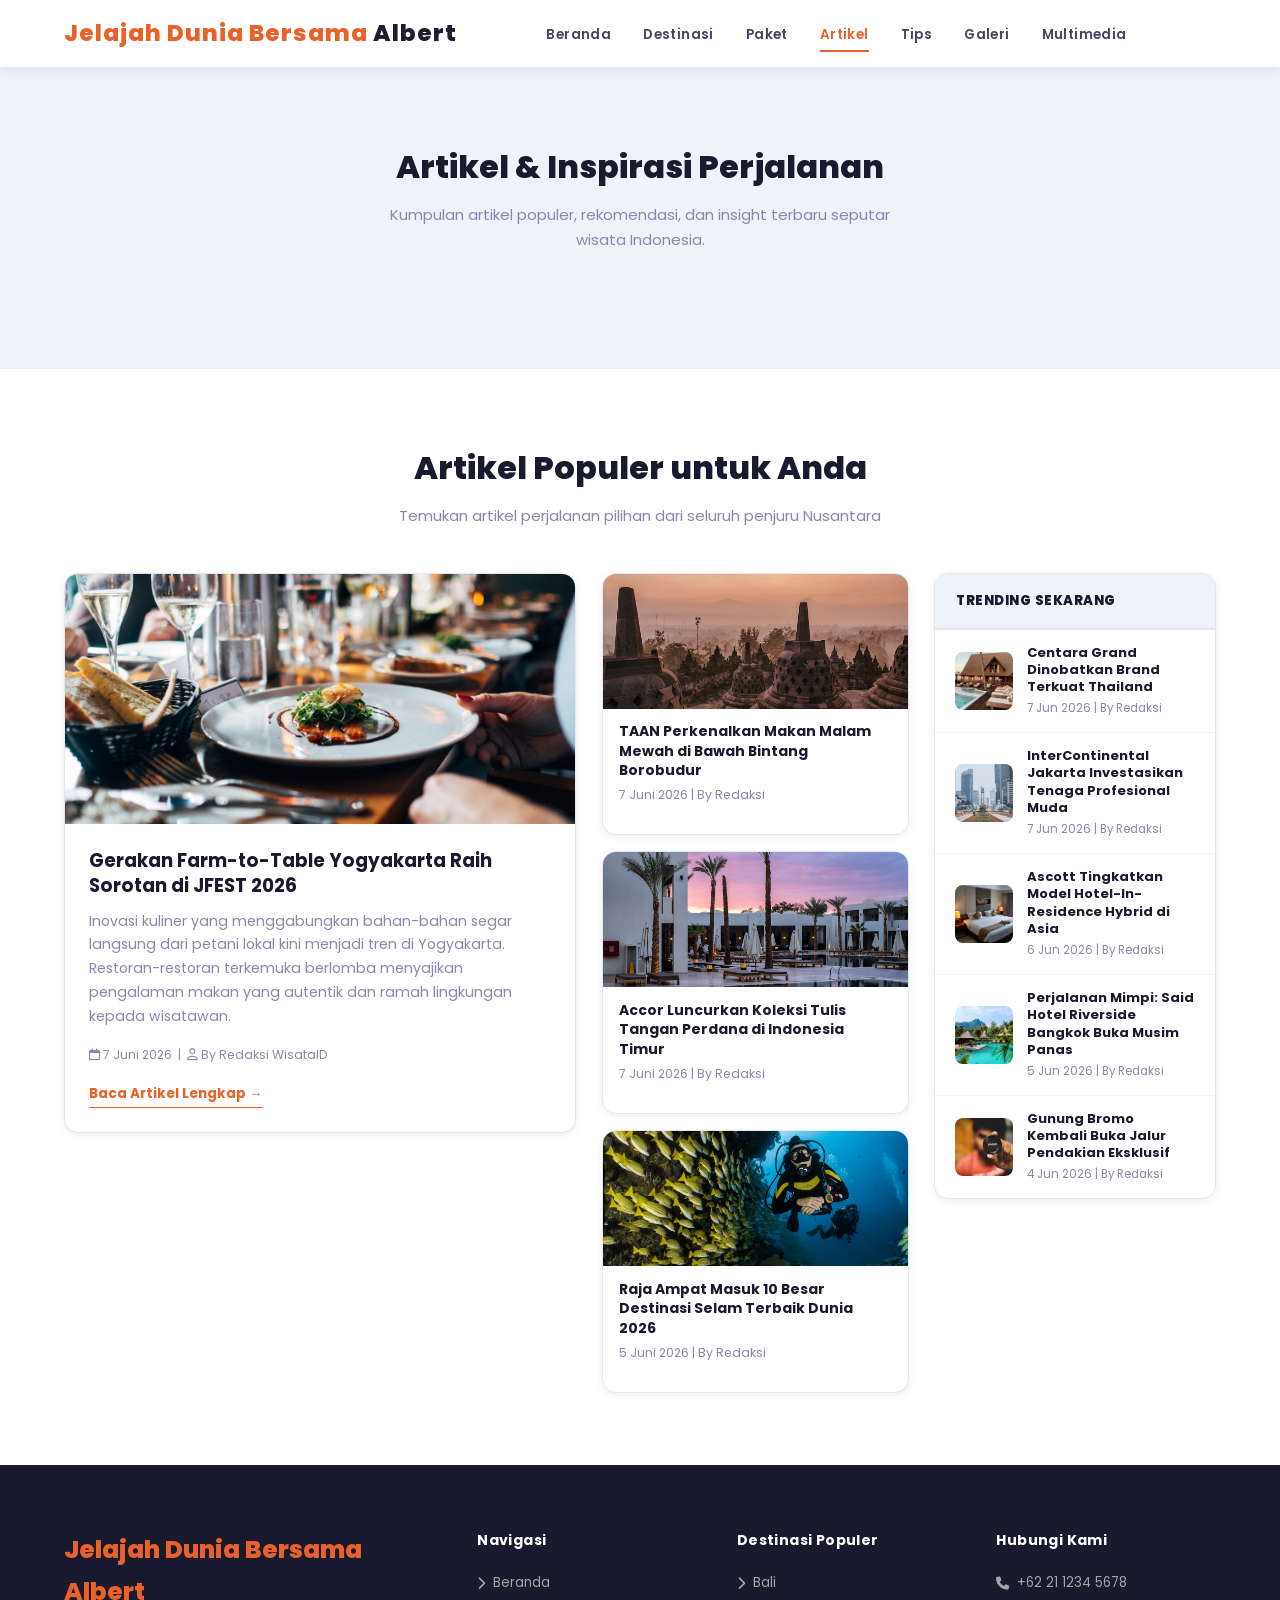
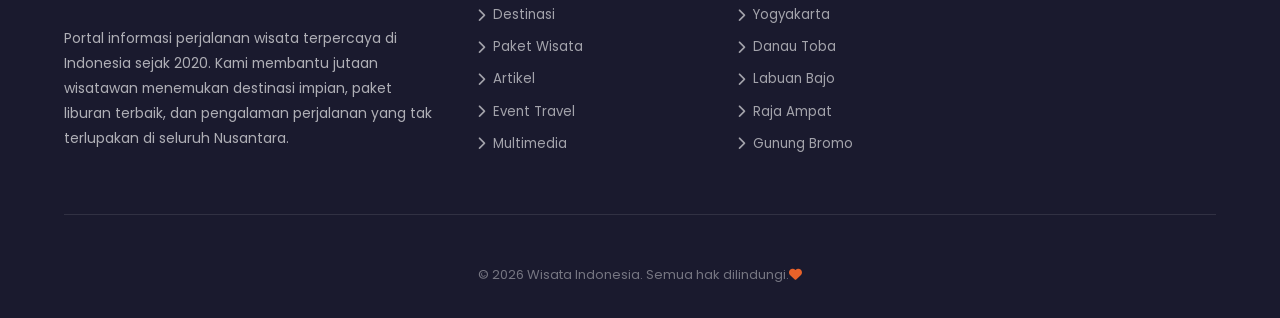
==== artikel.html @ 33006d1f "Initial commit" ====
<!DOCTYPE html>
<html lang="id">

<head>
    <meta charset="UTF-8">
    <meta name="viewport" content="width=device-width, initial-scale=1.0">
    <title>Jelajah Dunia Bersama Albert</title>
    <link rel="stylesheet" href="style.css">
    <link href="https://fonts.googleapis.com/css2?family=Poppins:wght@300;400;500;600;700;800&display=swap"
        rel="stylesheet">
    <link rel="stylesheet" href="https://cdnjs.cloudflare.com/ajax/libs/font-awesome/6.5.0/css/all.min.css">
</head>

<body>



    <nav class="navbar">
        <div class="navbar__logo">Jelajah Dunia Bersama <span>Albert</span></div>

        <ul class="navbar__links">
            <li><a href="M6Task1.html">Beranda</a></li>
            <li><a href="destinasi.html">Destinasi</a></li>
            <li><a href="paket.html">Paket</a></li>
            <li><a href="artikel.html" class="active">Artikel</a></li>
            <li><a href="tips.html">Tips</a></li>
            <li><a href="galeri.html">Galeri</a></li>
            <li><a href="multimedia.html">Multimedia</a></li>
        </ul>
    </nav>

    <section class="section section--alt">
        <div class="section__header">
            <h2>Artikel & Inspirasi Perjalanan</h2>
            <p>Kumpulan artikel populer, rekomendasi, dan insight terbaru seputar wisata Indonesia.</p>
        </div>
    </section>

    <section class="section section--card" id="articles">
        <div class="section__header">
            <h2>Artikel Populer untuk Anda</h2>
            <p>Temukan artikel perjalanan pilihan dari seluruh penjuru Nusantara</p>
        </div>

        <div class="articles-layout">

            <div class="article-featured">
                <img src="assets/article-1.jpg" alt="Gerakan Farm to Table Yogyakarta">
                <div class="article-featured__body">
                    <h3>Gerakan Farm-to-Table Yogyakarta Raih Sorotan di JFEST 2026</h3>
                    <p>
                        Inovasi kuliner yang menggabungkan bahan-bahan segar langsung dari petani lokal
                        kini menjadi tren di Yogyakarta. Restoran-restoran terkemuka berlomba menyajikan
                        pengalaman makan yang autentik dan ramah lingkungan kepada wisatawan.
                    </p>
                    <div class="article-meta">
                        <i class="fa-regular fa-calendar"></i> 7 Juni 2026 &nbsp;|&nbsp;
                        <i class="fa-regular fa-user"></i> By Redaksi WisataID
                    </div>
                    <a href="#" class="article-read">Baca Artikel Lengkap &rarr;</a>
                </div>
            </div>


            <div class="article-small-list">

                <div class="article-small">
                    <img src="assets/borobudur.jpg" alt="Makan malam Borobudur">
                    <div class="article-small__body">
                        <h4>TAAN Perkenalkan Makan Malam Mewah di Bawah Bintang Borobudur</h4>
                        <div class="article-meta">7 Juni 2026 | By Redaksi</div>
                    </div>
                </div>

                <div class="article-small">
                    <img src="assets/article-2.jpg" alt="Accor Hotel Indonesia">
                    <div class="article-small__body">
                        <h4>Accor Luncurkan Koleksi Tulis Tangan Perdana di Indonesia Timur</h4>
                        <div class="article-meta">7 Juni 2026 | By Redaksi</div>
                    </div>
                </div>

                <div class="article-small">
                    <img src="assets/raja-ampat.jpg" alt="Raja Ampat Diving">
                    <div class="article-small__body">
                        <h4>Raja Ampat Masuk 10 Besar Destinasi Selam Terbaik Dunia 2026</h4>
                        <div class="article-meta">5 Juni 2026 | By Redaksi</div>
                    </div>
                </div>
            </div>


            <div class="trending">
                <div class="trending__header">TRENDING SEKARANG</div>

                <div class="trending-item">
                    <img src="assets/trending-1.jpg" alt="Centara Grand">
                    <div class="trending-item__text">
                        <h4>Centara Grand Dinobatkan Brand Terkuat Thailand</h4>
                        <p>7 Jun 2026 | By Redaksi</p>
                    </div>
                </div>

                <div class="trending-item">
                    <img src="assets/jakarta.jpg" alt="InterContinental Jakarta">
                    <div class="trending-item__text">
                        <h4>InterContinental Jakarta Investasikan Tenaga Profesional Muda</h4>
                        <p>7 Jun 2026 | By Redaksi</p>
                    </div>
                </div>
                <div class="trending-item">
                    <img src="assets/trending-3.jpg" alt="Ascott Hotel">
                    <div class="trending-item__text">
                        <h4>Ascott Tingkatkan Model Hotel-In-Residence Hybrid di Asia</h4>
                        <p>6 Jun 2026 | By Redaksi</p>
                    </div>
                </div>
                <div class="trending-item">
                    <img src="assets/trending-4.jpg" alt="Journey of Dreams">
                    <div class="trending-item__text">
                        <h4>Perjalanan Mimpi: Said Hotel Riverside Bangkok Buka Musim Panas</h4>
                        <p>5 Jun 2026 | By Redaksi</p>
                    </div>
                </div>

                <div class="trending-item">
                    <img src="assets/bromo.jpg" alt="Gunung Bromo">
                    <div class="trending-item__text">
                        <h4>Gunung Bromo Kembali Buka Jalur Pendakian Eksklusif</h4>
                        <p>4 Jun 2026 | By Redaksi</p>
                    </div>
                </div>
            </div>
        </div>
    </section>



    <footer class="footer">
        <div class="footer__grid">
            <div class="footer__brand">
                <h3>Jelajah Dunia Bersama Albert</h3>
                <p>
                    Portal informasi perjalanan wisata terpercaya di Indonesia sejak 2020.
                    Kami membantu jutaan wisatawan menemukan destinasi impian, paket liburan
                    terbaik, dan pengalaman perjalanan yang tak terlupakan di seluruh Nusantara.
                </p>
            </div>

            <div class="footer__col">
                <h4>Navigasi</h4>
                <ul>
                    <li><a href="#hero"><i class="fa-solid fa-chevron-right"></i> Beranda</a></li>
                    <li><a href="#explore"><i class="fa-solid fa-chevron-right"></i> Destinasi</a></li>
                    <li><a href="#packages"><i class="fa-solid fa-chevron-right"></i> Paket Wisata</a></li>
                    <li><a href="#articles"><i class="fa-solid fa-chevron-right"></i> Artikel</a></li>
                    <li><a href="#events"><i class="fa-solid fa-chevron-right"></i> Event Travel</a></li>
                    <li><a href="#multimedia"><i class="fa-solid fa-chevron-right"></i> Multimedia</a></li>
                </ul>
            </div>

            <div class="footer__col">
                <h4>Destinasi Populer</h4>
                <ul>
                    <li><a href="#"><i class="fa-solid fa-chevron-right"></i> Bali</a></li>
                    <li><a href="#"><i class="fa-solid fa-chevron-right"></i> Yogyakarta</a></li>
                    <li><a href="#"><i class="fa-solid fa-chevron-right"></i> Danau Toba</a></li>
                    <li><a href="#"><i class="fa-solid fa-chevron-right"></i> Labuan Bajo</a></li>
                    <li><a href="#"><i class="fa-solid fa-chevron-right"></i> Raja Ampat</a></li>
                    <li><a href="#"><i class="fa-solid fa-chevron-right"></i> Gunung Bromo</a></li>
                </ul>
            </div>

            <div class="footer__col">
                <h4>Hubungi Kami</h4>
                <ul>
                    <li><a href="#"><i class="fa-solid fa-phone"></i> +62 21 1234 5678</a></li>
                </ul>
            </div>
        </div>

        <div class="footer__bottom">
            <p>&copy; 2026 Wisata Indonesia. Semua hak dilindungi.<i class="fa-solid fa-heart"
                    style="color:var(--primary)"></i></p>
        </div>
    </footer>

</body>

</html>
---- style.css ----
:root {
    --primary:        #e8622a;
    --primary-dark:   #c4511f;
    --primary-light:  #fff1eb;
    --primary-glow:   rgba(232,98,42,.25);

    --bg:             #f4f7fc;
    --bg-white:       #ffffff;
    --bg-card:        #ffffff;
    --bg-muted:       #eef2f9;
    --bg-input:       #ffffff;

    --text:           #1e1e2e;
    --text-soft:      #444466;
    --text-muted:     #8888aa;

    --dark:           #1a1a2e;
    --border:         #e2e8f0;
    --border-soft:    #f0f3f8;

    --nav-bg:         rgba(255,255,255,.96);
    --nav-shadow:     0 2px 12px rgba(0,0,0,.08);

    --shadow-sm:      0 2px 8px rgba(0,0,0,.07);
    --shadow-md:      0 6px 24px rgba(0,0,0,.11);
    --shadow-lg:      0 14px 44px rgba(0,0,0,.14);
    --shadow-xl:      0 24px 64px rgba(0,0,0,.18);

    --radius-sm:      8px;
    --radius-md:      14px;
    --radius-lg:      22px;
    --radius-full:    999px;
    --transition:     .26s ease;
    --font-main:      'Poppins', Arial, sans-serif;  

    --star:           #f4a820;
    --green:          #22c55e;
    --badge-bg:       rgba(232,98,42,.12);
}


*, *::before, *::after {
    box-sizing: border-box;
    margin: 0;                              
    padding: 0;                             
}

html { scroll-behavior: smooth; }

body {
    font-family: var(--font-main);          
    font-size: 15px;                        
    font-weight: 400;                       
    color: var(--text);                     
    background-color: var(--bg);            
    line-height: 1.7;
    overflow-x: hidden;
}

a { text-decoration: none; color: inherit; transition: color var(--transition); }
ul { list-style: none; }
img { display: block; max-width: 100%; height: auto; object-fit: cover; }


::-webkit-scrollbar { width: 7px; }
::-webkit-scrollbar-track { background: var(--bg); }
::-webkit-scrollbar-thumb {
    background-color: var(--primary);      
    border-radius: var(--radius-full);
}


.navbar {
    position: sticky;
    top: 0;
    z-index: 1000;
    background-color: var(--nav-bg);        
    backdrop-filter: blur(14px);
    -webkit-backdrop-filter: blur(14px);
    border-bottom: 1px solid var(--border); 
    padding: 0 5%;                          
    display: flex;
    align-items: center;
    justify-content: space-between;
    height: 68px;
    box-shadow: var(--nav-shadow);
}

.navbar__logo {
    font-size: 1.45rem;                     
    font-weight: 800;                       
    color: var(--primary);                  
    letter-spacing: 1px;
    flex-shrink: 0;
}

.navbar__logo span {
    color: var(--text);                     
}

.navbar__links {
    display: flex;
    gap: 2rem;
    flex: 1;
    justify-content: center;
}

.navbar__links a {
    font-size: .84rem;                      
    font-weight: 600;                       
    color: var(--text-soft);               
    letter-spacing: .4px;
    padding: 6px 0;                         
    border-bottom: 2px solid transparent;   
    transition: color var(--transition), border-color var(--transition);
}

.navbar__links a:hover,
.navbar__links a.active {
    color: var(--primary);
    border-bottom-color: var(--primary);
}


.btn {
    display: inline-flex;
    align-items: center;
    gap: .45rem;
    padding: .55rem 1.35rem;                
    border-radius: var(--radius-full);
    font-family: var(--font-main);          
    font-size: .84rem;                      
    font-weight: 600;                       
    cursor: pointer;
    border: 2px solid transparent;          
    transition: background-color var(--transition), color var(--transition),
                transform var(--transition), box-shadow var(--transition);
}

.btn--primary {
    background-color: var(--primary);       
    color: #fff;                            
    box-shadow: 0 4px 16px var(--primary-glow);
}

.btn--primary:hover {
    background-color: var(--primary-dark);  
    transform: translateY(-2px);
    box-shadow: 0 8px 24px var(--primary-glow);
}

.btn--ghost {
    background-color: var(--bg-muted);      
    color: var(--text);                     
    border-color: var(--border);            
}

.btn--ghost:hover { background-color: var(--border); }

.btn--lg {
    padding: .8rem 2.2rem;                  
    font-size: 1rem;                        
}


.hero {
    display: flex;
    align-items: center;
    gap: 3.5rem;
    padding: 80px 5% 70px;                  
    background-color: var(--bg);            
    min-height: 100vh;
    position: relative;
}

.hero::before {
    content: '';
    position: absolute;
    inset: 0;
    background-image: radial-gradient(circle at 70% 30%, var(--primary-glow) 0%, transparent 60%);
    pointer-events: none;
}

.hero__text {
    flex: 1;
    max-width: 500px;
    position: relative;
    z-index: 1;
}

.hero__tag {
    display: inline-flex;
    align-items: center;
    gap: .45rem;
    background-color: var(--primary-light); 
    color: var(--primary);                  
    font-size: .78rem;                      
    font-weight: 700;                       
    padding: .35rem 1rem;                   
    border-radius: var(--radius-full);
    margin-bottom: 1.5rem;                  
    border: 1px solid var(--primary-glow);  
    letter-spacing: .5px;
}

.hero__title {
    font-size: 3rem;                        
    font-weight: 800;                       
    color: var(--dark);                     
    line-height: 1.18;
    margin-bottom: 1.1rem;                  
}

.hero__title .accent { color: var(--primary); }

.hero__desc {
    color: var(--text-muted);              
    font-size: .95rem;                     
    margin-bottom: 1.4rem;                 
    max-width: 420px;
    line-height: 1.8;
}

.hero__question {
    font-size: .88rem;                     
    font-weight: 600;                      
    color: var(--text-soft);              
    margin-bottom: .65rem;                
}

.hero__search {
    display: flex;
    align-items: center;
    background-color: var(--bg-input);    
    border: 1.5px solid var(--border);    
    border-radius: var(--radius-full);
    padding: .4rem .4rem .4rem 1.3rem;   
    margin-bottom: 1.8rem;               
    box-shadow: var(--shadow-sm);
    max-width: 440px;
    transition: border-color var(--transition), box-shadow var(--transition);
}

.hero__search:focus-within {
    border-color: var(--primary);
    box-shadow: 0 0 0 4px var(--primary-glow);
}

.hero__search input {
    flex: 1;
    border: none;                          
    outline: none;
    font-family: var(--font-main);         
    font-size: .9rem;                      
    color: var(--text);                    
    background-color: transparent;         
    padding: .3rem 0;                      
}

.hero__search input::placeholder { color: var(--text-muted); }

.hero__search button {
    background-color: var(--primary);     
    color: #fff;                          
    border: none;                         
    border-radius: var(--radius-full);
    padding: .65rem 1.2rem;               
    cursor: pointer;
    font-size: 1rem;                      
    transition: background-color var(--transition);
    flex-shrink: 0;
}

.hero__search button:hover { background-color: var(--primary-dark); }

.hero__cta-row {
    display: flex;
    gap: 1rem;
    align-items: center;
    flex-wrap: wrap;
}

.hero__play {
    display: flex;
    align-items: center;
    gap: .6rem;
    font-size: .88rem;                    
    font-weight: 600;                     
    color: var(--text-soft);             
    cursor: pointer;
    transition: color var(--transition);
}

.hero__play:hover { color: var(--primary); }

.play-btn {
    width: 42px;
    height: 42px;
    border-radius: var(--radius-full);
    background-color: var(--primary);    
    color: #fff;                         
    display: flex;
    align-items: center;
    justify-content: center;
    font-size: .9rem;                    
    box-shadow: 0 4px 14px var(--primary-glow);
    flex-shrink: 0;
    transition: transform var(--transition);
}

.hero__play:hover .play-btn { transform: scale(1.1); }


.hero__cards {
    flex: 1.1;
    display: grid;
    grid-template-columns: 1fr 1fr;
    grid-template-rows: auto auto;
    gap: 1rem;
    position: relative;
    z-index: 1;
    align-self: stretch;
    align-items: start;
    align-content: start;
}

.dest-card {
    position: relative;
    border-radius: var(--radius-md);
    overflow: hidden;
    min-height: 210px;
    box-shadow: var(--shadow-md);
    cursor: pointer;
    transition: transform var(--transition), box-shadow var(--transition);
}

.dest-card--tall { min-height: 280px; }

.dest-card:hover { transform: translateY(-5px); box-shadow: var(--shadow-lg); }

.dest-card img {
    position: absolute;
    inset: 0;
    width: 100%;
    height: 100%;
    object-fit: cover;
    object-position: center;
}

.dest-card__overlay {
    position: absolute;
    inset: 0;
    background: linear-gradient(to top, rgba(0,0,0,.72) 0%, rgba(0,0,0,.1) 55%, transparent 100%);
}

.dest-card__info {
    position: absolute;
    bottom: 0;
    left: 0;
    right: 0;
    padding: 1rem;                         
    color: #fff;                           
}

.dest-card__info h3 {
    font-size: .95rem;                     
    font-weight: 700;                      
    margin-bottom: .15rem;                
}

.dest-card__info p { font-size: .72rem; opacity: .85; }

.dest-card__badge {
    position: absolute;
    top: .75rem;
    left: .75rem;
    background-color: var(--primary);     
    color: #fff;                          
    font-size: .68rem;                    
    font-weight: 700;                     
    padding: .22rem .65rem;               
    border-radius: var(--radius-full);
}

.dest-card__price {
    position: absolute;
    bottom: .85rem;
    right: .85rem;
    background-color: rgba(0,0,0,.55);   
    color: #fff;                         
    font-size: .84rem;                   
    font-weight: 700;                    
    padding: .22rem .7rem;               
    border-radius: var(--radius-sm);
}


.stats-bar {
    background-color: var(--bg-card);    
    border-top: 1px solid var(--border); 
    border-bottom: 1px solid var(--border);
    padding: 2rem 5%;                    
    display: flex;
    justify-content: center;
    gap: 5rem;
    flex-wrap: wrap;
}

.stat-item { text-align: center; }

.stat-item__number {
    font-size: 2.2rem;                   
    font-weight: 800;                    
    color: var(--primary);              
    display: block;
    line-height: 1.1;
}

.stat-item__label {
    font-size: .82rem;                  
    font-weight: 500;                   
    color: var(--text-muted);          
    margin-top: .3rem;                 
}


.section {
    padding: 72px 5%;                   
}

.section--alt {
    background-color: var(--bg-muted); 
}

.section--card {
    background-color: var(--bg-card);  
}

.section__header {
    text-align: center;
    margin-bottom: 2.8rem;             
}

.section__header h2 {
    font-size: 2rem;                   
    font-weight: 800;                  
    color: var(--dark);               
    margin-bottom: .45rem;            
}

.section__header p {
    color: var(--text-muted);        
    font-size: .93rem;               
    max-width: 520px;
    margin: 0 auto;                  
}


.articles-layout {
    display: grid;
    grid-template-columns: 2fr 1.2fr 1.1fr;
    gap: 1.6rem;
    align-items: start;
}

.article-featured {
    background-color: var(--bg-card);  
    border-radius: var(--radius-md);
    overflow: hidden;
    border: 1px solid var(--border);   
    box-shadow: var(--shadow-sm);
    transition: box-shadow var(--transition);
}

.article-featured:hover { box-shadow: var(--shadow-md); }

.article-featured img { width: 100%; height: 250px; object-fit: cover; }

.article-featured__body { padding: 1.5rem; }   

.article-featured__body h3 {
    font-size: 1.15rem;                
    font-weight: 700;                  
    color: var(--dark);               
    margin-bottom: .65rem;            
    line-height: 1.4;
}

.article-featured__body p {
    color: var(--text-muted);        
    font-size: .88rem;               
    margin-bottom: 1rem;             
}

.article-meta {
    font-size: .77rem;               
    color: var(--text-muted);       
    margin-bottom: .9rem;           
}

.article-read {
    color: var(--primary);          
    font-size: .85rem;              
    font-weight: 700;               
    border-bottom: 1.5px solid var(--primary); 
    display: inline-block;
    padding-bottom: 1px;            
    transition: color var(--transition);
}

.article-read:hover { color: var(--primary-dark); }

.article-small-list {
    display: flex;
    flex-direction: column;
    gap: 1rem;
}

.article-small {
    background-color: var(--bg-card); 
    border-radius: var(--radius-md);
    overflow: hidden;
    border: 1px solid var(--border);  
    box-shadow: var(--shadow-sm);
    transition: box-shadow var(--transition), transform var(--transition);
}

.article-small:hover { box-shadow: var(--shadow-md); transform: translateY(-2px); }

.article-small img { width: 100%; height: 135px; object-fit: cover; }

.article-small__body { padding: .85rem 1rem; }  

.article-small__body h4 {
    font-size: .87rem;               
    font-weight: 700;                
    color: var(--dark);             
    margin-bottom: .3rem;           
    line-height: 1.4;
}


.trending {
    background-color: var(--bg-card); 
    border-radius: var(--radius-md);
    border: 1px solid var(--border);  
    box-shadow: var(--shadow-sm);
    overflow: hidden;
}

.trending__header {
    padding: 1rem 1.3rem;            
    border-bottom: 2px solid var(--border); 
    font-size: .82rem;               
    font-weight: 800;                
    color: var(--dark);             
    letter-spacing: .5px;
    background-color: var(--bg-muted); 
}

.trending-item {
    display: flex;
    align-items: center;
    gap: .9rem;
    padding: .85rem 1.2rem;          
    border-bottom: 1px solid var(--border-soft); 
    transition: background-color var(--transition);
    cursor: pointer;
}

.trending-item:last-child { border-bottom: none; }
.trending-item:hover { background-color: var(--bg-muted); }

.trending-item img {
    width: 58px;
    height: 58px;
    object-fit: cover;
    border-radius: var(--radius-sm);
    flex-shrink: 0;
}

.trending-item__text h4 {
    font-size: .81rem;              
    font-weight: 700;               
    color: var(--dark);            
    margin-bottom: .2rem;          
    line-height: 1.35;
}

.trending-item__text p {
    font-size: .72rem;             
    color: var(--text-muted);     
}


.packages-grid {
    display: grid;
    grid-template-columns: repeat(3, 1fr);
    gap: 1.4rem;
}

.package-card {
    background-color: var(--bg-card); 
    border-radius: var(--radius-md);
    border: 1px solid var(--border);  
    overflow: hidden;
    box-shadow: var(--shadow-sm);
    transition: transform var(--transition), box-shadow var(--transition);
    position: relative;
}

.package-card:hover { transform: translateY(-5px); box-shadow: var(--shadow-md); }

.package-card--featured {
    border-color: var(--primary);     
    box-shadow: 0 0 0 2px var(--primary-glow), var(--shadow-md);
}

.package-card__featured-badge {
    position: absolute;
    top: 1rem;
    right: 1rem;
    background-color: var(--primary); 
    color: #fff;                      
    font-size: .68rem;                
    font-weight: 800;                 
    padding: .25rem .75rem;           
    border-radius: var(--radius-full);
    letter-spacing: .5px;
    z-index: 1;
}

.package-card img { width: 100%; height: 180px; object-fit: cover; }

.package-card__body { padding: 1.3rem; }  

.package-card__body h3 {
    font-size: 1rem;                  
    font-weight: 700;                 
    color: var(--dark);              
    margin-bottom: .5rem;            
}

.package-card__features {
    display: flex;
    flex-direction: column;
    gap: .3rem;
    margin-bottom: 1rem;             
}

.package-card__features li {
    font-size: .8rem;                
    color: var(--text-muted);       
    display: flex;
    align-items: center;
    gap: .5rem;
}

.package-card__features li i {
    color: var(--green);            
    font-size: .75rem;              
    flex-shrink: 0;
}

.package-card__footer {
    display: flex;
    align-items: center;
    justify-content: space-between;
    padding: 1rem 1.3rem;           
    border-top: 1px solid var(--border); 
}

.package-card__price-old {
    font-size: .78rem;              
    color: var(--text-muted);      
    text-decoration: line-through;
}

.package-card__price {
    font-size: 1.2rem;             
    font-weight: 800;              
    color: var(--primary);        
}

.package-card__per {
    font-size: .72rem;            
    color: var(--text-muted);    
    font-weight: 400;             
}


.explore__top {
    display: flex;
    align-items: flex-end;
    justify-content: space-between;
    margin-bottom: 1.5rem;         
    flex-wrap: wrap;
    gap: 1rem;
}

.explore__top-text p {
    font-size: .82rem;            
    color: var(--text-muted);    
    margin-bottom: .25rem;       
}

.explore__top-text h2 {
    font-size: 1.75rem;          
    font-weight: 800;            
    color: var(--dark);         
}

.explore__see-all {
    color: var(--primary);      
    font-size: .88rem;          
    font-weight: 700;           
    border-bottom: 1.5px solid var(--primary); 
    padding-bottom: 1px;        
}

.explore__see-all:hover { color: var(--primary-dark); }

.explore__filters {
    display: flex;
    gap: .65rem;
    margin-bottom: 1.8rem;      
    flex-wrap: wrap;
}

.filter-btn {
    padding: .45rem 1.4rem;     
    border-radius: var(--radius-full);
    font-family: var(--font-main); 
    font-size: .81rem;          
    font-weight: 600;           
    border: 2px solid var(--border); 
    background-color: var(--bg-card); 
    color: var(--text-soft);   
    cursor: pointer;
    transition: background-color var(--transition), color var(--transition),
                border-color var(--transition), transform var(--transition);
}

.filter-btn.active,
.filter-btn:hover {
    background-color: var(--primary); 
    color: #fff;               
    border-color: var(--primary); 
    transform: translateY(-1px);
}

.explore__grid {
    display: grid;
    grid-template-columns: repeat(4, 1fr);
    gap: 1.2rem;
}

.explore-card {
    background-color: var(--bg-card); 
    border-radius: var(--radius-md);
    overflow: hidden;
    border: 1px solid var(--border);  
    box-shadow: var(--shadow-sm);
    transition: transform var(--transition), box-shadow var(--transition);
    cursor: pointer;
}

.explore-card:hover { transform: translateY(-5px); box-shadow: var(--shadow-md); }

.explore-card__img {
    position: relative;
    height: 170px;
    overflow: hidden;
}

.explore-card__img img {
    width: 100%;
    height: 100%;
    object-fit: cover;
    transition: transform .4s ease;
}

.explore-card:hover .explore-card__img img { transform: scale(1.07); }

.explore-card__level {
    position: absolute;
    top: .7rem;
    left: .7rem;
    background-color: rgba(20,20,40,.72); 
    color: #fff;                          
    font-size: .68rem;                    
    font-weight: 700;                     
    padding: .2rem .65rem;                
    border-radius: var(--radius-full);
    backdrop-filter: blur(4px);
}

.explore-card__body { padding: 1rem; }  

.explore-card__body h4 {
    font-size: .92rem;          
    font-weight: 700;           
    color: var(--dark);        
    margin-bottom: .28rem;     
}

.explore-card__body p {
    font-size: .78rem;         
    color: var(--text-muted); 
    margin-bottom: .6rem;     
}

.explore-card__footer {
    display: flex;
    align-items: center;
    justify-content: space-between;
    padding: .7rem 1rem;       
    border-top: 1px solid var(--border-soft); 
}

.explore-card__price {
    font-size: .95rem;         
    font-weight: 800;          
    color: var(--primary);    
}

.explore-card__rating {
    font-size: .77rem;        
    color: var(--text-muted); 
}

.explore-card__rating .star { color: var(--star); }


.tips-grid {
    display: grid;
    grid-template-columns: repeat(3, 1fr);
    gap: 1.5rem;
}

.tip-card {
    background-color: var(--bg-card);  
    border-radius: var(--radius-md);
    border: 1px solid var(--border);   
    padding: 2rem 1.6rem;              
    box-shadow: var(--shadow-sm);
    text-align: center;
    transition: transform var(--transition), box-shadow var(--transition);
}

.tip-card:hover {
    transform: translateY(-5px);
    box-shadow: var(--shadow-md);
}

.tip-card__icon {
    width: 64px;
    height: 64px;
    border-radius: var(--radius-full);
    background-color: var(--primary-light); 
    border: 2px solid var(--primary-glow);  
    display: flex;
    align-items: center;
    justify-content: center;
    margin: 0 auto 1.2rem;             
    font-size: 1.5rem;                 
    color: var(--primary);            
}

.tip-card h4 {
    font-size: 1rem;                   
    font-weight: 700;                  
    color: var(--dark);               
    margin-bottom: .75rem;            
}

.tip-card p {
    font-size: .85rem;                
    color: var(--text-muted);        
    line-height: 1.7;
}


.gallery-grid {
    display: grid;
    grid-template-columns: repeat(4, 1fr);
    grid-template-rows: 220px 220px;
    gap: 1rem;
}

.gallery-item {
    position: relative;
    border-radius: var(--radius-md);
    overflow: hidden;
    cursor: pointer;
    box-shadow: var(--shadow-sm);
    transition: transform var(--transition), box-shadow var(--transition);
}

.gallery-item:hover { transform: scale(1.02); box-shadow: var(--shadow-md); }

.gallery-item--wide {
    grid-column: span 2;
}

.gallery-item--tall {
    grid-row: span 2;
}

.gallery-item img {
    width: 100%;
    height: 100%;
    object-fit: cover;
    transition: transform .5s ease;
}

.gallery-item:hover img { transform: scale(1.08); }

.gallery-item__overlay {
    position: absolute;
    inset: 0;
    background: linear-gradient(to top, rgba(0,0,0,.75) 0%, transparent 55%);
    display: flex;
    flex-direction: column;
    justify-content: flex-end;
    padding: 1.1rem 1.2rem;          
    opacity: 0;
    transition: opacity var(--transition);
}

.gallery-item:hover .gallery-item__overlay { opacity: 1; }

.gallery-item__overlay h4 {
    font-size: .95rem;               
    font-weight: 700;                
    color: #fff;                     
    margin-bottom: .2rem;           
}

.gallery-item__overlay p {
    font-size: .78rem;              
    color: rgba(255,255,255,.8);    
}


.media-grid {
    display: grid;
    grid-template-columns: 1fr 1fr;
    gap: 1.5rem;
}

.media-card {
    background-color: var(--bg-card);  
    border-radius: var(--radius-md);
    border: 1px solid var(--border);   
    padding: 1.6rem;                   
    box-shadow: var(--shadow-sm);
}

.media-card h3 {
    font-size: 1rem;                   
    font-weight: 700;                  
    color: var(--dark);               
    margin-bottom: 1.1rem;            
    display: flex;
    align-items: center;
    gap: .6rem;
}

.media-card h3 i { color: var(--primary); }

.media-card p {
    font-size: .87rem;                
    color: var(--text-muted);        
    margin-top: 1rem;                 
    line-height: 1.7;
}

.media-card video,
.media-card audio {
    width: 100%;
    border-radius: var(--radius-sm);
}


.footer {
    background-color: var(--dark);      
    color: rgba(255,255,255,.65);       
    padding: 64px 5% 32px;             
}

.footer__grid {
    display: grid;
    grid-template-columns: 1.7fr 1fr 1fr 1fr;
    gap: 2.5rem;
    margin-bottom: 3rem;               
    padding-bottom: 2.5rem;           
    border-bottom: 1px solid rgba(255,255,255,.1); 
}

.footer__brand h3 {
    font-size: 1.55rem;               
    font-weight: 800;                 
    color: var(--primary);           
    margin-bottom: .8rem;            
}

.footer__brand p {
    font-size: .87rem;               
    line-height: 1.8;
    margin-bottom: 1.4rem;          
}

.footer__socials { display: flex; gap: .65rem; }

.social-btn {
    width: 40px;
    height: 40px;
    border-radius: var(--radius-full);
    background-color: rgba(255,255,255,.09); 
    border: 1px solid rgba(255,255,255,.13); 
    display: flex;
    align-items: center;
    justify-content: center;
    font-size: .95rem;               
    color: #fff;                     
    transition: background-color var(--transition), transform var(--transition);
    cursor: pointer;
}

.social-btn:hover {
    background-color: var(--primary);
    transform: translateY(-2px);
}

.footer__col h4 {
    font-size: .88rem;               
    font-weight: 700;                
    color: #fff;                     
    margin-bottom: 1.2rem;          
    letter-spacing: .4px;
}

.footer__col ul { display: flex; flex-direction: column; gap: .6rem; }

.footer__col ul li a {
    font-size: .83rem;               
    color: rgba(255,255,255,.6);     
    transition: color var(--transition);
    display: flex;
    align-items: center;
    gap: .5rem;
}

.footer__col ul li a:hover { color: var(--primary); }

.footer__bottom {
    text-align: center;
    font-size: .81rem;               
    color: rgba(255,255,255,.4);     
    line-height: 1.8;
}


@media (max-width: 1200px) {
    .tips-grid { grid-template-columns: repeat(2, 1fr); }
    .gallery-grid { grid-template-columns: repeat(3, 1fr); }
    .gallery-item--wide { grid-column: span 2; }
}

@media (max-width: 1100px) {
    .explore__grid { grid-template-columns: repeat(2, 1fr); }
    .packages-grid { grid-template-columns: 1fr 1fr; }
    .footer__grid { grid-template-columns: 1fr 1fr; }
}

@media (max-width: 900px) {
    .hero { flex-direction: column; min-height: auto; padding: 50px 5%; }
    .hero__text { max-width: 100%; }
    .hero__cards { max-width: 100%; width: 100%; }
    .articles-layout { grid-template-columns: 1fr 1fr; }
    .trending { grid-column: 1 / -1; }
    .gallery-grid {
        grid-template-columns: repeat(2, 1fr);
        grid-template-rows: auto;
    }
    .gallery-item--wide { grid-column: span 2; }
    .gallery-item--tall { grid-row: span 1; }
}

@media (max-width: 680px) {
    .navbar__links { display: none; }
    .hero__title { font-size: 2.1rem; }  
    .stats-bar { gap: 2rem; }
    .articles-layout { grid-template-columns: 1fr; }
    .packages-grid { grid-template-columns: 1fr; }
    .tips-grid { grid-template-columns: 1fr; }
    .gallery-grid { grid-template-columns: 1fr 1fr; }
    .gallery-item--wide { grid-column: span 2; }
    .media-grid { grid-template-columns: 1fr; }
    .footer__grid { grid-template-columns: 1fr; }
    .explore__grid { grid-template-columns: repeat(2, 1fr); }
}
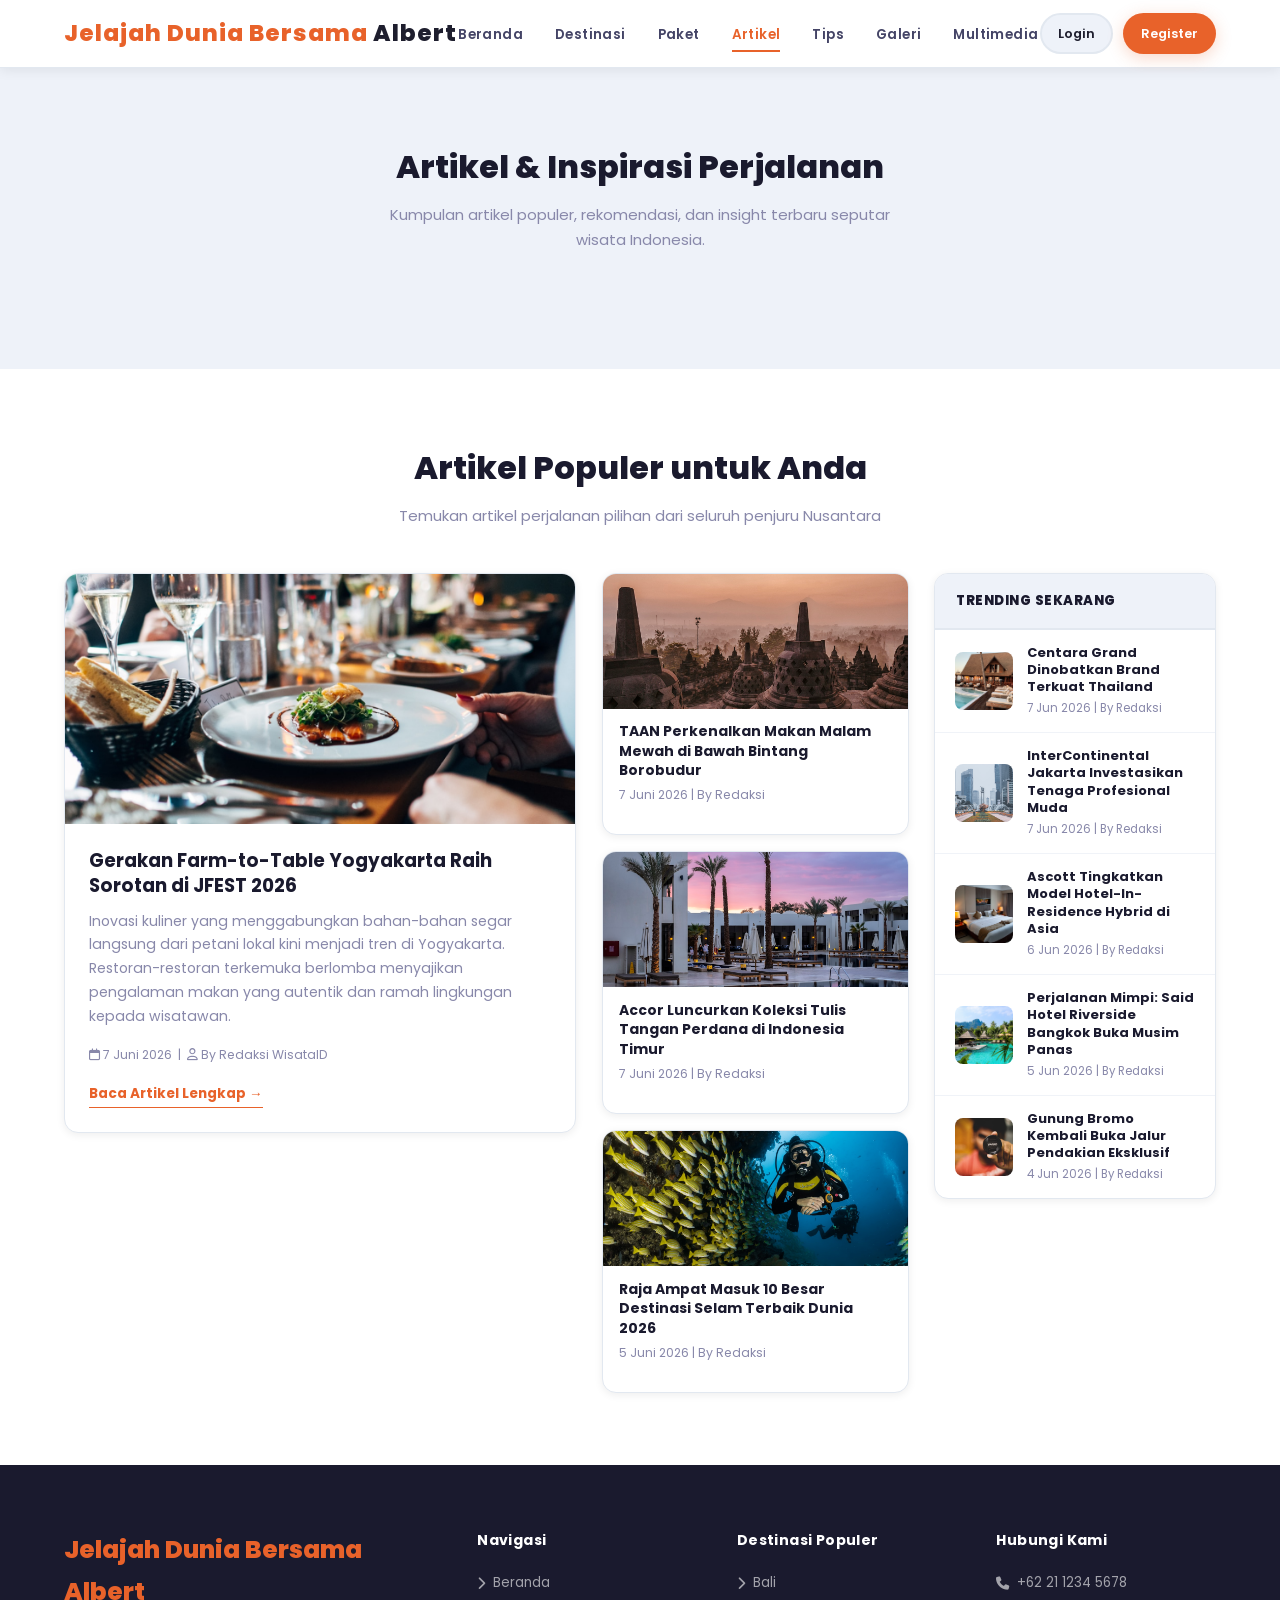
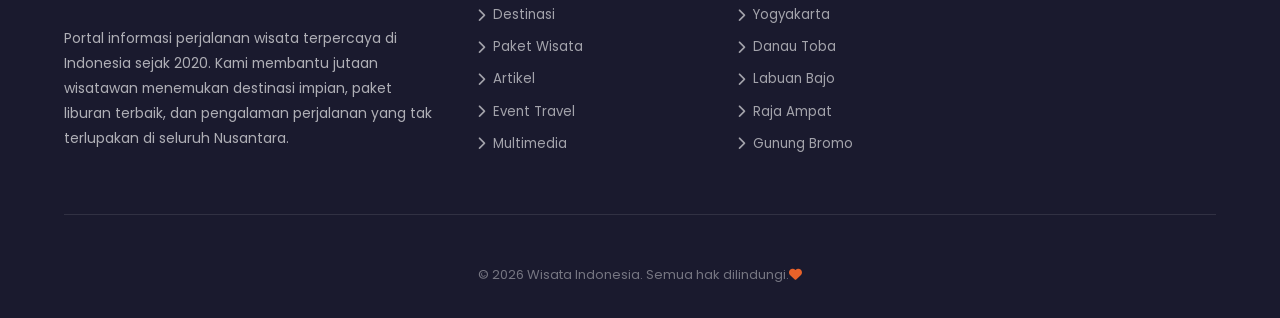
==== commit e9d0f0e5: "tambahan halaman login, register dan update navbar. penambahan efek animasi menggunakan javascript" ====
--- a/artikel.html
+++ b/artikel.html
@@ -19,7 +19,7 @@
         <div class="navbar__logo">Jelajah Dunia Bersama <span>Albert</span></div>
 
         <ul class="navbar__links">
-            <li><a href="M6Task1.html">Beranda</a></li>
+            <li><a href="index.html">Beranda</a></li>
             <li><a href="destinasi.html">Destinasi</a></li>
             <li><a href="paket.html">Paket</a></li>
             <li><a href="artikel.html" class="active">Artikel</a></li>
@@ -27,6 +27,11 @@
             <li><a href="galeri.html">Galeri</a></li>
             <li><a href="multimedia.html">Multimedia</a></li>
         </ul>
+
+        <div class="navbar__auth">
+            <a href="auth.html#login" class="btn btn--ghost btn--sm">Login</a>
+            <a href="auth.html#register" class="btn btn--primary btn--sm">Register</a>
+        </div>
     </nav>
 
     <section class="section section--alt">
@@ -187,4 +192,4 @@
 
 </body>
 
-</html>+</html>
--- a/style.css
+++ b/style.css
@@ -119,6 +119,13 @@
 .navbar__links a.active {
     color: var(--primary);
     border-bottom-color: var(--primary);
+}
+
+.navbar__auth {
+    display: flex;
+    align-items: center;
+    gap: .65rem;
+    flex-shrink: 0;
 }
 
 
@@ -160,6 +167,11 @@
 .btn--lg {
     padding: .8rem 2.2rem;                  
     font-size: 1rem;                        
+}
+
+.btn--sm {
+    padding: .48rem 1rem;
+    font-size: .8rem;
 }
 
 
@@ -983,6 +995,123 @@
 }
 
 
+.auth-page {
+    padding-top: 48px;
+}
+
+.auth-layout {
+    max-width: 560px;
+    margin: 0 auto;
+}
+
+.auth-card {
+    background-color: var(--bg-card);
+    border: 1px solid var(--border);
+    border-radius: var(--radius-lg);
+    box-shadow: var(--shadow-sm);
+    min-width: 0;
+    padding: 1.8rem;
+}
+
+.auth-message {
+    overflow-wrap: anywhere;
+}
+
+.auth-tabs {
+    display: grid;
+    grid-template-columns: 1fr 1fr;
+    gap: .8rem;
+    margin-bottom: 1rem;
+}
+
+.auth-tab {
+    border: 1px solid var(--border);
+    background-color: var(--bg-muted);
+    color: var(--text-soft);
+    border-radius: var(--radius-full);
+    padding: .85rem 1rem;
+    font-family: var(--font-main);
+    font-size: .88rem;
+    font-weight: 600;
+    cursor: pointer;
+    transition: background-color var(--transition), color var(--transition),
+                transform var(--transition), box-shadow var(--transition);
+}
+
+.auth-tab.active {
+    background-color: var(--primary);
+    color: #fff;
+    box-shadow: 0 8px 20px var(--primary-glow);
+}
+
+.auth-form {
+    display: none;
+}
+
+.auth-form.active {
+    display: flex;
+    flex-direction: column;
+    gap: .8rem;
+}
+
+.auth-form h2 {
+    font-size: 1.35rem;
+    color: var(--dark);
+    margin-bottom: .35rem;
+}
+
+.auth-form label {
+    font-size: .85rem;
+    font-weight: 600;
+    color: var(--text-soft);
+}
+
+.auth-form input {
+    width: 100%;
+    border: 1px solid var(--border);
+    background-color: var(--bg-input);
+    border-radius: var(--radius-sm);
+    padding: .9rem 1rem;
+    font-family: var(--font-main);
+    font-size: .9rem;
+    color: var(--text);
+    outline: none;
+    transition: border-color var(--transition), box-shadow var(--transition);
+}
+
+.auth-form input:focus {
+    border-color: var(--primary);
+    box-shadow: 0 0 0 4px var(--primary-glow);
+}
+
+.auth-submit {
+    justify-content: center;
+    margin-top: .4rem;
+}
+
+.auth-message {
+    margin-bottom: 1.2rem;
+    border-radius: var(--radius-sm);
+    background-color: var(--bg-muted);
+    border: 1px solid var(--border);
+    color: var(--text-soft);
+    padding: .9rem 1rem;
+    font-size: .84rem;
+}
+
+.auth-message.success {
+    background-color: #ecfdf3;
+    border-color: #86efac;
+    color: #166534;
+}
+
+.auth-message.error {
+    background-color: #fef2f2;
+    border-color: #fca5a5;
+    color: #b91c1c;
+}
+
+
 .footer {
     background-color: var(--dark);      
     color: rgba(255,255,255,.65);       
@@ -1090,7 +1219,7 @@
 
 @media (max-width: 680px) {
     .navbar__links { display: none; }
-    .hero__title { font-size: 2.1rem; }  
+    .hero__title { font-size: 2.1rem; }
     .stats-bar { gap: 2rem; }
     .articles-layout { grid-template-columns: 1fr; }
     .packages-grid { grid-template-columns: 1fr; }
@@ -1101,3 +1230,65 @@
     .footer__grid { grid-template-columns: 1fr; }
     .explore__grid { grid-template-columns: repeat(2, 1fr); }
 }
+
+@media (max-width: 480px) {
+    .navbar {
+        padding: 12px 4%;
+        height: auto;
+        flex-wrap: wrap;
+        align-items: flex-start;
+        gap: .7rem;
+    }
+    .navbar__logo {
+        width: 100%;
+        font-size: 1rem;
+        line-height: 1.2;
+        min-width: 0;
+        overflow-wrap: anywhere;
+    }
+    .navbar__auth {
+        width: 100%;
+        justify-content: flex-start;
+        gap: .45rem;
+    }
+
+    .hero { padding: 36px 4% 48px; gap: 2rem; }
+    .hero__title { font-size: 1.7rem; }
+    .hero__desc { font-size: .87rem; }
+    .hero__search { padding: .35rem .35rem .35rem 1rem; }
+    .hero__cta-row { flex-direction: column; align-items: flex-start; }
+
+    .stats-bar { gap: 1.2rem; padding: 1.4rem 4%; }
+    .stat-item__number { font-size: 1.7rem; }
+
+    .section { padding: 48px 4%; }
+    .section__header h2 { font-size: 1.5rem; }
+
+    .explore__grid { grid-template-columns: 1fr; }
+    .gallery-grid { grid-template-columns: 1fr; }
+    .gallery-item--wide { grid-column: span 1; }
+
+    .package-card img { height: 160px; }
+    .hero__cards { gap: .7rem; }
+    .dest-card { min-height: 170px; }
+    .dest-card--tall { min-height: 200px; }
+
+    .btn--lg { padding: .7rem 1.6rem; font-size: .9rem; }
+    .btn--sm { padding: .42rem .8rem; font-size: .74rem; }
+    .auth-card { padding: 1.35rem; }
+    .auth-tabs { gap: .55rem; }
+    .auth-tab { padding: .7rem .8rem; }
+    .footer { padding: 48px 4% 24px; }
+}
+
+@media (max-width: 360px) {
+    .hero__title { font-size: 1.45rem; }
+    .hero__cards { grid-template-columns: 1fr; }
+    .dest-card--tall { min-height: 180px; }
+
+    .stat-item__number { font-size: 1.4rem; }
+    .section__header h2 { font-size: 1.3rem; }
+
+    .filter-btn { padding: .38rem 1rem; font-size: .76rem; }
+    .explore-card__img { height: 140px; }
+}
